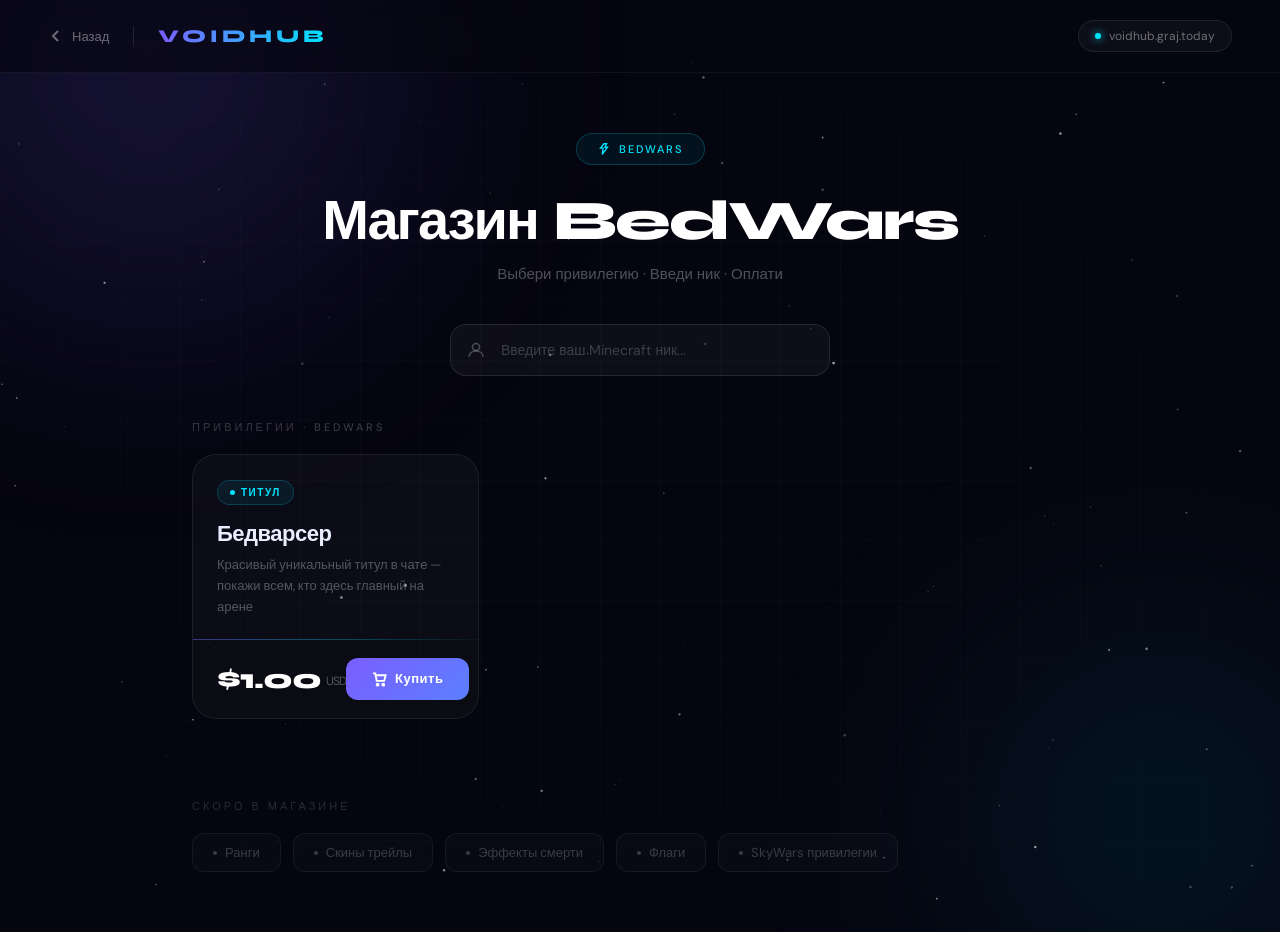
==== shop.html @ b41102c1 "Create shop.html" ====
<!DOCTYPE html>
<html lang="ru">
<head>
<meta charset="UTF-8">
<meta name="viewport" content="width=device-width, initial-scale=1.0">
<title>VoidHub — BedWars Shop</title>
<link href="https://fonts.googleapis.com/css2?family=Syne:wght@400;700;800&family=DM+Sans:wght@300;400;500&display=swap" rel="stylesheet">
<style>
  :root {
    --c1: #7B5EFF;
    --c2: #00E5FF;
    --bg: #050510;
  }
  * { box-sizing: border-box; margin: 0; padding: 0; }

  body {
    background: var(--bg);
    color: #fff;
    font-family: 'DM Sans', sans-serif;
    min-height: 100vh;
    overflow-x: hidden;
  }

  .orb {
    position: fixed; border-radius: 50%; filter: blur(120px); pointer-events: none; z-index: 0;
  }
  .orb1 { width: 500px; height: 500px; background: rgba(123,94,255,0.14); top: -180px; left: -100px; }
  .orb2 { width: 400px; height: 400px; background: rgba(0,229,255,0.08); bottom: -120px; right: -80px; }

  .grid-lines {
    position: fixed; inset: 0; z-index: 0; pointer-events: none;
    background-image:
      linear-gradient(rgba(255,255,255,0.02) 1px, transparent 1px),
      linear-gradient(90deg, rgba(255,255,255,0.02) 1px, transparent 1px);
    background-size: 60px 60px;
    mask-image: radial-gradient(ellipse 80% 80% at 50% 50%, black 30%, transparent 100%);
  }

  canvas#starfield { position: fixed; inset: 0; z-index: 0; pointer-events: none; }

  /* ── NAV ── */
  nav {
    position: relative; z-index: 10;
    display: flex; align-items: center; justify-content: space-between;
    padding: 20px 48px;
    border-bottom: 1px solid rgba(255,255,255,0.05);
    backdrop-filter: blur(10px);
    background: rgba(5,5,16,0.6);
  }
  .nav-left { display: flex; align-items: center; gap: 24px; }
  .nav-back {
    display: flex; align-items: center; gap: 8px;
    color: rgba(255,255,255,0.4); font-size: 13px;
    text-decoration: none; transition: color 0.2s;
    background: none; border: none; cursor: pointer; font-family: 'DM Sans', sans-serif;
  }
  .nav-back:hover { color: #fff; }
  .nav-back svg { width: 16px; height: 16px; }
  .nav-divider { width: 1px; height: 20px; background: rgba(255,255,255,0.1); }
  .nav-logo {
    font-family: 'Syne', sans-serif;
    font-weight: 800; font-size: 18px; letter-spacing: 4px;
    background: linear-gradient(90deg, var(--c1), var(--c2));
    -webkit-background-clip: text; -webkit-text-fill-color: transparent;
  }
  .nav-ip {
    display: flex; align-items: center; gap: 8px;
    background: rgba(255,255,255,0.04);
    border: 1px solid rgba(255,255,255,0.08);
    border-radius: 30px; padding: 7px 16px;
    font-size: 12px; color: rgba(255,255,255,0.4);
  }
  .nav-dot {
    width: 6px; height: 6px; border-radius: 50%;
    background: #00E5FF; box-shadow: 0 0 8px #00E5FF;
    animation: blink 2s ease-in-out infinite;
  }
  @keyframes blink { 0%,100%{opacity:0.4} 50%{opacity:1} }

  /* ── HEADER ── */
  .shop-header {
    position: relative; z-index: 5;
    text-align: center; padding: 60px 24px 40px;
  }
  .mode-pill {
    display: inline-flex; align-items: center; gap: 8px;
    background: rgba(0,229,255,0.06);
    border: 1px solid rgba(0,229,255,0.2);
    border-radius: 30px; padding: 8px 20px;
    font-size: 11px; font-weight: 500; letter-spacing: 2px;
    color: #00E5FF; text-transform: uppercase;
    margin-bottom: 22px;
    animation: fadeUp 0.6s ease both;
  }
  .mode-pill svg { width: 14px; height: 14px; }
  .shop-header h2 {
    font-family: 'Syne', sans-serif;
    font-size: clamp(32px, 6vw, 56px);
    font-weight: 800; letter-spacing: -2px;
    color: #fff; margin-bottom: 10px;
    animation: fadeUp 0.6s 0.1s ease both;
  }
  .shop-header p {
    font-size: 15px; color: rgba(255,255,255,0.3);
    animation: fadeUp 0.6s 0.2s ease both;
  }

  /* ── NICK ── */
  .nick-section {
    position: relative; z-index: 5;
    display: flex; justify-content: center; padding: 0 24px 44px;
    animation: fadeUp 0.6s 0.25s ease both;
  }
  .nick-wrap {
    display: flex; align-items: center; gap: 0;
    width: 100%; max-width: 380px;
    background: rgba(255,255,255,0.04);
    border: 1.5px solid rgba(255,255,255,0.1);
    border-radius: 16px; overflow: hidden;
    transition: border-color 0.2s, box-shadow 0.2s;
  }
  .nick-wrap:focus-within {
    border-color: rgba(123,94,255,0.6);
    box-shadow: 0 0 0 4px rgba(123,94,255,0.1);
  }
  .nick-icon {
    padding: 14px 10px 14px 16px; color: rgba(255,255,255,0.25); flex-shrink: 0;
  }
  .nick-icon svg { width: 18px; height: 18px; display: block; }
  .nick-wrap input {
    flex: 1; background: none; border: none; outline: none;
    color: #fff; font-size: 14px;
    font-family: 'DM Sans', sans-serif;
    padding: 16px 16px 16px 6px;
  }
  .nick-wrap input::placeholder { color: rgba(255,255,255,0.2); }

  /* ── GRID ── */
  .items-section {
    position: relative; z-index: 5;
    max-width: 960px; margin: 0 auto; padding: 0 32px 80px;
  }
  .items-label {
    font-size: 11px; font-weight: 500; letter-spacing: 3px;
    color: rgba(255,255,255,0.2); text-transform: uppercase;
    margin-bottom: 20px;
  }
  .items-grid {
    display: grid;
    grid-template-columns: repeat(auto-fill, minmax(280px, 1fr));
    gap: 18px;
  }

  /* ── CARD ── */
  .item-card {
    background: rgba(255,255,255,0.03);
    border: 1px solid rgba(255,255,255,0.07);
    border-radius: 24px; overflow: hidden;
    transition: transform 0.25s, border-color 0.25s, box-shadow 0.25s;
    animation: fadeUp 0.6s 0.3s ease both;
  }
  .item-card:hover {
    transform: translateY(-6px);
    border-color: rgba(123,94,255,0.35);
    box-shadow: 0 20px 60px rgba(0,0,0,0.4), 0 0 0 1px rgba(123,94,255,0.1);
  }

  .card-inner { padding: 24px 24px 0; }

  .card-badge {
    display: inline-flex; align-items: center; gap: 6px;
    background: rgba(0,229,255,0.07);
    border: 1px solid rgba(0,229,255,0.18);
    border-radius: 20px; padding: 5px 12px;
    font-size: 10px; font-weight: 600; letter-spacing: 1.5px;
    color: #00E5FF; text-transform: uppercase;
    margin-bottom: 16px;
  }
  .badge-dot { width: 5px; height: 5px; border-radius: 50%; background: #00E5FF; flex-shrink:0; }

  .card-name {
    font-family: 'Syne', sans-serif;
    font-size: 22px; font-weight: 800; letter-spacing: -0.5px;
    color: #e8eeff; margin-bottom: 8px;
  }
  .card-desc {
    font-size: 13px; color: rgba(255,255,255,0.3);
    line-height: 1.6; margin-bottom: 22px;
  }

  /* glow line decoration */
  .card-line {
    height: 1px;
    background: linear-gradient(90deg, rgba(123,94,255,0.5), rgba(0,229,255,0.3), transparent);
    margin: 0 -24px;
  }

  .card-footer {
    display: flex; align-items: center; justify-content: space-between;
    padding: 18px 24px;
    background: rgba(0,0,0,0.15);
  }
  .card-price {
    font-family: 'Syne', sans-serif;
    font-size: 28px; font-weight: 800; color: #fff; letter-spacing: -1px;
  }
  .card-price-cur {
    font-family: 'DM Sans', sans-serif;
    font-size: 12px; font-weight: 400; color: rgba(255,255,255,0.3);
    margin-left: 5px; vertical-align: middle;
  }

  .buy-btn {
    display: flex; align-items: center; gap: 8px;
    background: linear-gradient(135deg, #7B5EFF, #5b7fff);
    color: #fff; border: none; cursor: pointer;
    font-family: 'Syne', sans-serif;
    font-size: 13px; font-weight: 700; letter-spacing: 0.5px;
    padding: 13px 26px; border-radius: 12px;
    transition: transform 0.15s, box-shadow 0.2s;
    white-space: nowrap;
  }
  .buy-btn svg { width: 15px; height: 15px; flex-shrink: 0; }
  .buy-btn:hover {
    transform: scale(1.04);
    box-shadow: 0 6px 24px rgba(123,94,255,0.5);
  }
  .buy-btn:active { transform: scale(0.97); }
  .buy-btn:disabled {
    opacity: 0.45; cursor: not-allowed;
    transform: none !important; box-shadow: none !important;
  }

  /* ── TOAST ── */
  .toast {
    position: fixed; bottom: 32px; left: 50%;
    transform: translateX(-50%) translateY(10px);
    background: rgba(10,10,30,0.95);
    border: 1px solid rgba(255,255,255,0.1);
    border-radius: 14px; padding: 14px 26px;
    font-size: 13px; color: #e8eeff;
    z-index: 999; opacity: 0;
    transition: all 0.3s; pointer-events: none;
    backdrop-filter: blur(12px);
    white-space: nowrap;
    box-shadow: 0 8px 32px rgba(0,0,0,0.4);
  }
  .toast.show { opacity: 1; transform: translateX(-50%) translateY(0); }
  .toast.err { border-color: rgba(255,80,80,0.4); color: #ff9090; }
  .toast.ok  { border-color: rgba(0,229,255,0.3); color: #00E5FF; }

  @keyframes fadeUp {
    from { opacity: 0; transform: translateY(20px); }
    to   { opacity: 1; transform: translateY(0); }
  }

  /* ── COMING SOON ── */
  .coming {
    position: relative; z-index: 5;
    max-width: 960px; margin: 0 auto;
    padding: 0 32px 60px;
  }
  .coming-label {
    font-size: 11px; font-weight: 500; letter-spacing: 3px;
    color: rgba(255,255,255,0.15); text-transform: uppercase; margin-bottom: 20px;
  }
  .coming-grid { display: flex; gap: 12px; flex-wrap: wrap; }
  .coming-chip {
    padding: 10px 20px; border-radius: 12px;
    border: 1px solid rgba(255,255,255,0.06);
    background: rgba(255,255,255,0.02);
    font-size: 13px; color: rgba(255,255,255,0.2);
    display: flex; align-items: center; gap: 8px;
  }
  .coming-chip-dot {
    width: 4px; height: 4px; border-radius: 50%;
    background: rgba(255,255,255,0.2);
  }

  @media(max-width:600px){
    nav{padding:16px 20px;}
    .items-section{padding:0 16px 60px;}
  }
</style>
</head>
<body>

<div class="orb orb1"></div>
<div class="orb orb2"></div>
<div class="grid-lines"></div>
<canvas id="starfield"></canvas>

<nav>
  <div class="nav-left">
    <a href="index.html" class="nav-back">
      <svg viewBox="0 0 16 16" fill="none" stroke="currentColor" stroke-width="2">
        <path d="M10 3L5 8l5 5"/>
      </svg>
      Назад
    </a>
    <div class="nav-divider"></div>
    <div class="nav-logo">VOIDHUB</div>
  </div>
  <div class="nav-ip">
    <div class="nav-dot"></div>
    voidhub.graj.today
  </div>
</nav>

<div class="shop-header">
  <div class="mode-pill">
    <svg viewBox="0 0 16 16" fill="none" stroke="currentColor" stroke-width="1.5">
      <path d="M8 2L4 7h3l-1 7 6-8H9L11 2z"/>
    </svg>
    BedWars
  </div>
  <h2>Магазин BedWars</h2>
  <p>Выбери привилегию · Введи ник · Оплати</p>
</div>

<div class="nick-section">
  <div class="nick-wrap">
    <div class="nick-icon">
      <svg viewBox="0 0 18 18" fill="none" stroke="currentColor" stroke-width="1.5">
        <circle cx="9" cy="6" r="3.5"/>
        <path d="M2 16c0-3.866 3.134-6 7-6s7 2.134 7 6"/>
      </svg>
    </div>
    <input id="username" placeholder="Введите ваш Minecraft ник..." autocomplete="off"/>
  </div>
</div>

<div class="items-section">
  <div class="items-label">Привилегии · BedWars</div>
  <div class="items-grid">

    <div class="item-card">
      <div class="card-inner">
        <div class="card-badge">
          <div class="badge-dot"></div>
          Титул
        </div>
        <div class="card-name">Бедварсер</div>
        <div class="card-desc">
          Красивый уникальный титул в чате — покажи всем, кто здесь главный на арене
        </div>
      </div>
      <div class="card-line"></div>
      <div class="card-footer">
        <div class="card-price">$1.00<span class="card-price-cur">USD</span></div>
        <button class="buy-btn" onclick="buy(7380254, this)">
          <svg viewBox="0 0 16 16" fill="none" stroke="currentColor" stroke-width="2">
            <circle cx="6" cy="13.5" r="1"/><circle cx="12" cy="13.5" r="1"/>
            <path d="M1 1.5h2.5l1.5 8h8l1.5-6H4.5"/>
          </svg>
          Купить
        </button>
      </div>
    </div>

  </div>
</div>

<div class="coming">
  <div class="coming-label">Скоро в магазине</div>
  <div class="coming-grid">
    <div class="coming-chip"><div class="coming-chip-dot"></div>Ранги</div>
    <div class="coming-chip"><div class="coming-chip-dot"></div>Скины трейлы</div>
    <div class="coming-chip"><div class="coming-chip-dot"></div>Эффекты смерти</div>
    <div class="coming-chip"><div class="coming-chip-dot"></div>Флаги</div>
    <div class="coming-chip"><div class="coming-chip-dot"></div>SkyWars привилегии</div>
  </div>
</div>

<div class="toast" id="toast"></div>

<script>
const API = "https://voidhub-b.onrender.com";

/* Stars */
const canvas = document.getElementById('starfield');
const ctx = canvas.getContext('2d');
let stars = [];
function resize() { canvas.width = window.innerWidth; canvas.height = window.innerHeight; }
function initStars() {
  stars = [];
  for (let i = 0; i < 100; i++) {
    stars.push({
      x: Math.random() * canvas.width,
      y: Math.random() * canvas.height,
      r: Math.random() * 1.2 + 0.2,
      offset: Math.random() * Math.PI * 2,
      speed: Math.random() * 0.003 + 0.001
    });
  }
}
function draw() {
  ctx.clearRect(0, 0, canvas.width, canvas.height);
  const t = Date.now() / 1000;
  stars.forEach(s => {
    const a = 0.1 + 0.5 * (0.5 + 0.5 * Math.sin(t * s.speed * 10 + s.offset));
    ctx.beginPath();
    ctx.arc(s.x, s.y, s.r, 0, Math.PI * 2);
    ctx.fillStyle = `rgba(255,255,255,${a})`;
    ctx.fill();
  });
  requestAnimationFrame(draw);
}
resize(); initStars(); draw();
window.addEventListener('resize', () => { resize(); initStars(); });

/* Toast */
function showToast(msg, type) {
  const t = document.getElementById('toast');
  t.textContent = msg;
  t.className = 'toast show ' + (type || '');
  clearTimeout(t._t);
  t._t = setTimeout(() => t.classList.remove('show'), 3500);
}

/* Buy */
async function buy(pkgId, btn) {
  const u = document.getElementById('username').value.trim();
  if (!u) { showToast('Введи ник перед покупкой!', 'err'); return; }

  const orig = btn.innerHTML;
  btn.disabled = true;
  btn.innerHTML = `
    <svg width="15" height="15" viewBox="0 0 24 24" fill="none" stroke="currentColor" stroke-width="2.5" style="animation:spin .8s linear infinite">
      <path d="M12 2v4M12 18v4M4.93 4.93l2.83 2.83M16.24 16.24l2.83 2.83M2 12h4M18 12h4M4.93 19.07l2.83-2.83M16.24 7.76l2.83-2.83"/>
    </svg>
    Загрузка...`;

  try {
    const res = await fetch(API + '/create-checkout', {
      method: 'POST',
      headers: { 'Content-Type': 'application/json' },
      body: JSON.stringify({ username: u, packageId: pkgId })
    });
    if (!res.ok) throw new Error(await res.text());
    const data = await res.json();
    if (data.url) {
      showToast('Переход к оплате...', 'ok');
      setTimeout(() => window.location.href = data.url, 600);
    } else throw new Error('Сервер не вернул ссылку');
  } catch (e) {
    showToast('Ошибка: ' + e.message, 'err');
    btn.disabled = false;
    btn.innerHTML = orig;
  }
}
</script>
<style>@keyframes spin{from{transform:rotate(0deg)}to{transform:rotate(360deg)}}</style>
</body>
</html>
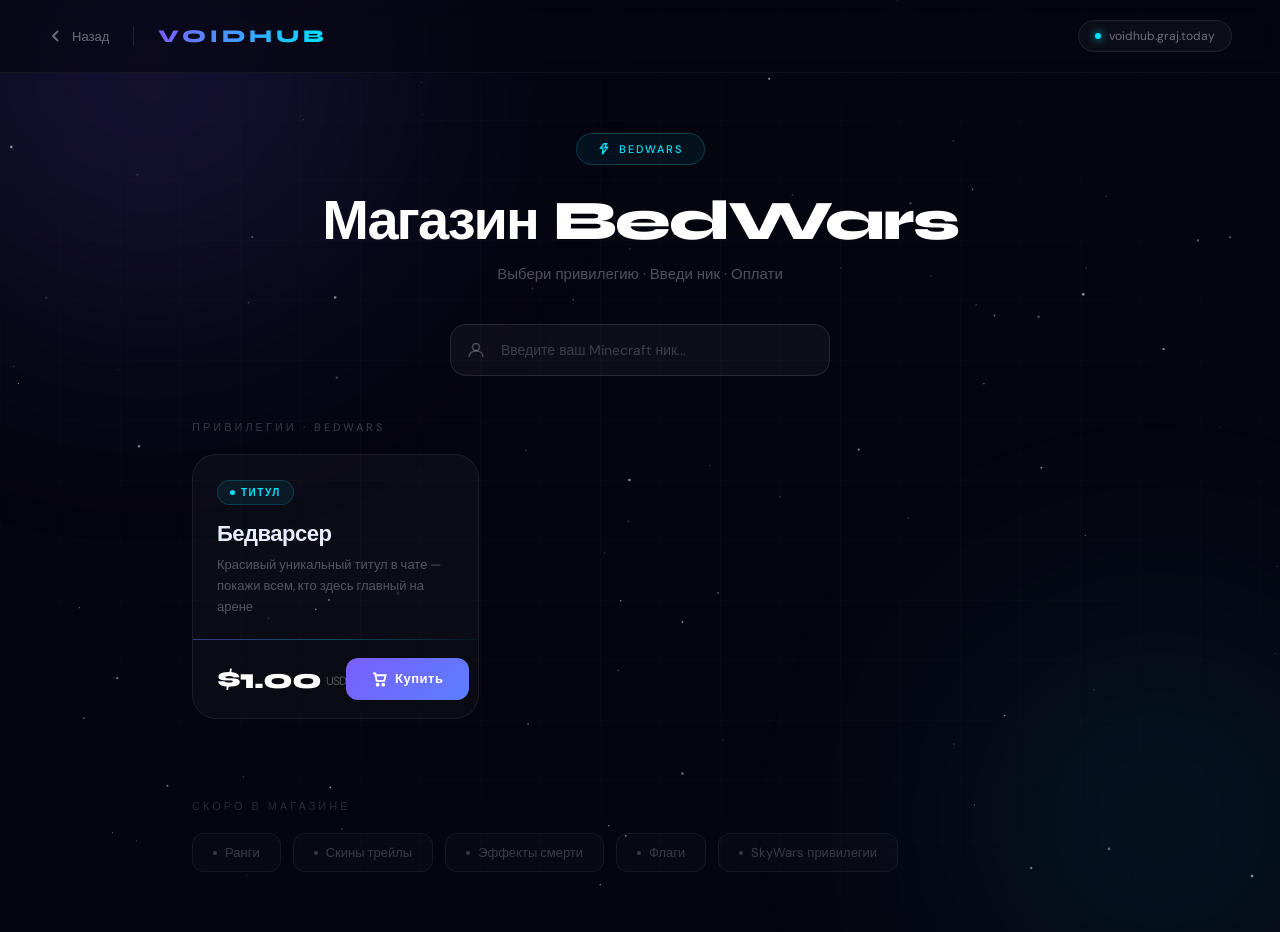
==== commit 68808809: "Update shop.html" ====
--- a/shop.html
+++ b/shop.html
@@ -375,7 +375,7 @@
 <div class="toast" id="toast"></div>
 
 <script>
-const API = "https://voidhub-b.onrender.com";
+const API = "https://voidhub-b-5lum.onrender.com";
 
 /* Stars */
 const canvas = document.getElementById('starfield');
